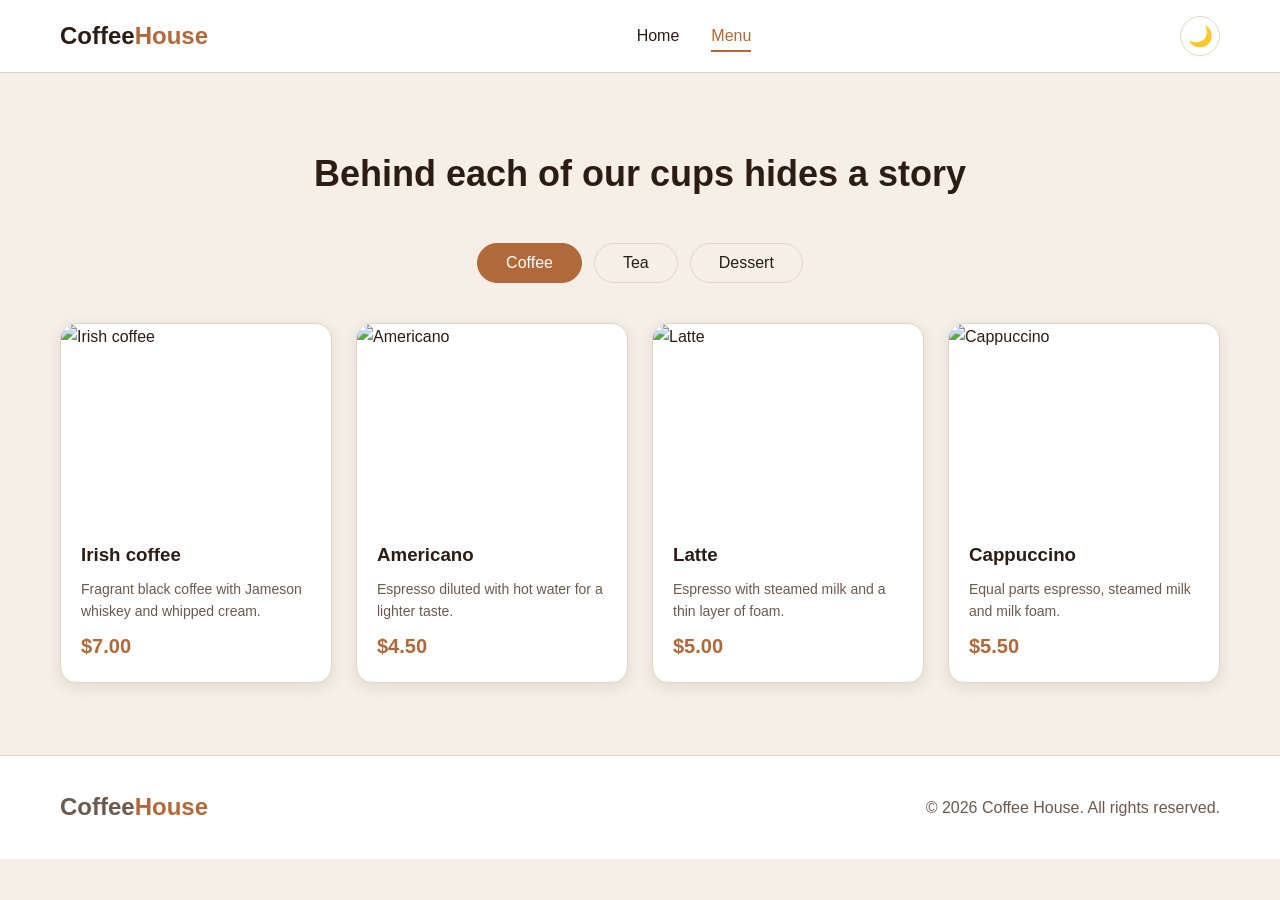
==== menu.html @ 5447c2a6 "feat: add menu page with categories and product cards" ====
<!DOCTYPE html>
<html lang="en" data-theme="light">
<head>
  <meta charset="UTF-8">
  <meta name="viewport" content="width=device-width, initial-scale=1.0">
  <title>Menu | Coffee House</title>
  <link rel="stylesheet" href="css/style.css">
</head>
<body>
  <header class="header">
    <div class="container header__inner">
      <a href="index.html" class="logo">Coffee<span>House</span></a>

      <nav class="nav" id="nav" aria-label="Main navigation">
        <ul class="nav__list">
          <li><a href="index.html" class="nav__link">Home</a></li>
          <li><a href="menu.html" class="nav__link nav__link--active">Menu</a></li>
        </ul>
      </nav>

      <div class="header__actions">
        <button class="theme-toggle" id="theme-toggle" type="button" aria-label="Toggle light/dark theme">🌙</button>
        <button class="burger" id="burger" type="button" aria-label="Open menu" aria-expanded="false">
          <span></span><span></span><span></span>
        </button>
      </div>
    </div>
  </header>

  <main>
    <section class="section catalog">
      <div class="container">
        <h1 class="section__title">Behind each of our cups hides a story</h1>

        <div class="tabs" role="tablist" aria-label="Menu categories">
          <button class="tab tab--active" type="button" role="tab" aria-selected="true">Coffee</button>
          <button class="tab" type="button" role="tab" aria-selected="false">Tea</button>
          <button class="tab" type="button" role="tab" aria-selected="false">Dessert</button>
        </div>

        <div class="catalog__grid" id="catalog">
          <article class="product">
            <img src="https://images.unsplash.com/photo-1495474472287-4d71bcdd2085?w=600&q=80" alt="Irish coffee">
            <div class="product__body">
              <h3>Irish coffee</h3>
              <p>Fragrant black coffee with Jameson whiskey and whipped cream.</p>
              <span class="product__price">$7.00</span>
            </div>
          </article>

          <article class="product">
            <img src="https://images.unsplash.com/photo-1447933601403-0c6688de566e?w=600&q=80" alt="Americano">
            <div class="product__body">
              <h3>Americano</h3>
              <p>Espresso diluted with hot water for a lighter taste.</p>
              <span class="product__price">$4.50</span>
            </div>
          </article>

          <article class="product">
            <img src="https://images.unsplash.com/photo-1509042239860-f550ce710b93?w=600&q=80" alt="Latte">
            <div class="product__body">
              <h3>Latte</h3>
              <p>Espresso with steamed milk and a thin layer of foam.</p>
              <span class="product__price">$5.00</span>
            </div>
          </article>

          <article class="product">
            <img src="https://images.unsplash.com/photo-1442512595331-e89e73853f31?w=600&q=80" alt="Cappuccino">
            <div class="product__body">
              <h3>Cappuccino</h3>
              <p>Equal parts espresso, steamed milk and milk foam.</p>
              <span class="product__price">$5.50</span>
            </div>
          </article>
        </div>
      </div>
    </section>
  </main>

  <footer class="footer">
    <div class="container footer__inner">
      <a href="index.html" class="logo">Coffee<span>House</span></a>
      <p>© 2026 Coffee House. All rights reserved.</p>
    </div>
  </footer>

  <script src="js/theme.js"></script>
</body>
</html>
---- css/style.css ----
/* ===== Themes ===== */
:root {
  --bg: #f6efe7;
  --bg-alt: #ffffff;
  --text: #2b1d14;
  --text-muted: #6b5a4d;
  --accent: #b0693a;
  --accent-hover: #8f5227;
  --border: #e2d5c6;
  --shadow: 0 4px 16px rgba(43, 29, 20, 0.1);
}

[data-theme="dark"] {
  --bg: #1a1310;
  --bg-alt: #261c17;
  --text: #f3e8dc;
  --text-muted: #b9a696;
  --accent: #d4894f;
  --accent-hover: #e69f68;
  --border: #3b2d25;
  --shadow: 0 4px 16px rgba(0, 0, 0, 0.5);
}

/* ===== Base ===== */
*,
*::before,
*::after {
  box-sizing: border-box;
  margin: 0;
  padding: 0;
}

html {
  scroll-behavior: smooth;
}

body {
  font-family: "Segoe UI", Roboto, Arial, sans-serif;
  background: var(--bg);
  color: var(--text);
  line-height: 1.6;
  transition: background 0.3s, color 0.3s;
}

img {
  display: block;
  max-width: 100%;
}

ul {
  list-style: none;
}

a {
  color: inherit;
  text-decoration: none;
}

.container {
  width: 100%;
  max-width: 1200px;
  margin: 0 auto;
  padding: 0 20px;
}

/* ===== Header ===== */
.header {
  position: sticky;
  top: 0;
  z-index: 10;
  background: var(--bg-alt);
  border-bottom: 1px solid var(--border);
}

.header__inner {
  display: flex;
  align-items: center;
  justify-content: space-between;
  gap: 20px;
  height: 72px;
}

.logo {
  font-size: 24px;
  font-weight: 700;
}

.logo span {
  color: var(--accent);
}

.nav__list {
  display: flex;
  gap: 32px;
}

.nav__link {
  padding: 6px 0;
  border-bottom: 2px solid transparent;
  transition: color 0.2s, border-color 0.2s;
}

.nav__link:hover,
.nav__link--active {
  color: var(--accent);
  border-color: var(--accent);
}

.header__actions {
  display: flex;
  align-items: center;
  gap: 12px;
}

.theme-toggle {
  width: 40px;
  height: 40px;
  font-size: 20px;
  background: transparent;
  border: 1px solid var(--border);
  border-radius: 50%;
  cursor: pointer;
  transition: background 0.2s;
}

.theme-toggle:hover {
  background: var(--bg);
}

/* burger is styled in part 2 */
.burger {
  display: none;
}

/* ===== Buttons ===== */
.btn {
  display: inline-block;
  padding: 14px 32px;
  background: var(--accent);
  color: #fff;
  font-weight: 600;
  border: none;
  border-radius: 8px;
  cursor: pointer;
  transition: background 0.2s;
}

.btn:hover {
  background: var(--accent-hover);
}

/* ===== Hero ===== */
.hero {
  padding: 80px 0;
}

.hero__inner {
  display: grid;
  grid-template-columns: 1fr 1fr;
  align-items: center;
  gap: 48px;
}

.hero h1 {
  font-size: 48px;
  line-height: 1.15;
  margin-bottom: 20px;
}

.hero h1 span {
  color: var(--accent);
}

.hero p {
  color: var(--text-muted);
  font-size: 18px;
  margin-bottom: 32px;
}

.hero__img {
  width: 100%;
  height: 420px;
  object-fit: cover;
  border-radius: 16px;
  box-shadow: var(--shadow);
}

/* ===== Sections ===== */
.section {
  padding: 72px 0;
}

.section:nth-of-type(even) {
  background: var(--bg-alt);
}

.section__title {
  font-size: 36px;
  text-align: center;
  margin-bottom: 40px;
}

/* About */
.about__grid {
  display: grid;
  grid-template-columns: 1fr 1fr;
  align-items: center;
  gap: 40px;
}

.about__grid img {
  width: 100%;
  height: 320px;
  object-fit: cover;
  border-radius: 16px;
}

.about__grid p {
  color: var(--text-muted);
  margin-bottom: 16px;
}

/* Cards */
.cards {
  display: grid;
  grid-template-columns: repeat(3, 1fr);
  gap: 24px;
}

.card {
  background: var(--bg-alt);
  border: 1px solid var(--border);
  border-radius: 16px;
  overflow: hidden;
  box-shadow: var(--shadow);
}

.card img {
  width: 100%;
  height: 220px;
  object-fit: cover;
}

.card h3 {
  padding: 16px 20px 4px;
}

.card p {
  padding: 0 20px 20px;
  color: var(--text-muted);
}

/* Why */
.why__list {
  display: grid;
  grid-template-columns: repeat(3, 1fr);
  gap: 24px;
}

.why__item {
  padding: 28px;
  background: var(--bg);
  border: 1px solid var(--border);
  border-radius: 16px;
  text-align: center;
}

.why__item h3 {
  color: var(--accent);
  margin-bottom: 8px;
}

.why__item p {
  color: var(--text-muted);
}

/* Visit */
.visit__info {
  text-align: center;
  font-style: normal;
  font-size: 18px;
}

.visit__info a {
  color: var(--accent);
}

/* ===== Footer ===== */
.footer {
  padding: 32px 0;
  background: var(--bg-alt);
  border-top: 1px solid var(--border);
}

.footer__inner {
  display: flex;
  align-items: center;
  justify-content: space-between;
  gap: 16px;
  color: var(--text-muted);
}

/* ===== Tablet ===== */
@media (max-width: 1024px) {
  .hero h1 {
    font-size: 38px;
  }

  .cards,
  .why__list {
    grid-template-columns: repeat(2, 1fr);
  }
}

/* ===== Mobile ===== */
@media (max-width: 768px) {
  .hero {
    padding: 48px 0;
  }

  .hero__inner,
  .about__grid {
    grid-template-columns: 1fr;
  }

  .hero__img {
    height: 280px;
  }

  .hero h1 {
    font-size: 32px;
  }

  .section {
    padding: 48px 0;
  }

  .section__title {
    font-size: 28px;
  }

  .cards,
  .why__list {
    grid-template-columns: 1fr;
  }

  .nav__list {
    gap: 16px;
  }

  .footer__inner {
    flex-direction: column;
    text-align: center;
  }
}

@media (max-width: 420px) {
  .logo {
    font-size: 20px;
  }

  .header__inner {
    gap: 8px;
  }
}

/* ===== Catalog ===== */
.catalog .section__title {
  max-width: 700px;
  margin-left: auto;
  margin-right: auto;
}

.tabs {
  display: flex;
  justify-content: center;
  flex-wrap: wrap;
  gap: 12px;
  margin-bottom: 40px;
}

.tab {
  padding: 10px 28px;
  background: transparent;
  color: var(--text);
  font-size: 16px;
  border: 1px solid var(--border);
  border-radius: 999px;
  cursor: pointer;
  transition: background 0.2s, color 0.2s, border-color 0.2s;
}

.tab:hover {
  border-color: var(--accent);
}

.tab--active {
  background: var(--accent);
  border-color: var(--accent);
  color: #fff;
}

.catalog__grid {
  display: grid;
  grid-template-columns: repeat(4, 1fr);
  gap: 24px;
}

.product {
  display: flex;
  flex-direction: column;
  background: var(--bg-alt);
  border: 1px solid var(--border);
  border-radius: 16px;
  overflow: hidden;
  box-shadow: var(--shadow);
  cursor: pointer;
  transition: transform 0.2s;
}

.product:hover {
  transform: translateY(-4px);
}

.product img {
  width: 100%;
  height: 200px;
  object-fit: cover;
}

.product__body {
  display: flex;
  flex-direction: column;
  flex: 1;
  gap: 8px;
  padding: 16px 20px 20px;
}

.product__body p {
  flex: 1;
  color: var(--text-muted);
  font-size: 14px;
}

.product__price {
  font-size: 20px;
  font-weight: 700;
  color: var(--accent);
}

@media (max-width: 1024px) {
  .catalog__grid {
    grid-template-columns: repeat(2, 1fr);
  }
}

@media (max-width: 600px) {
  .catalog__grid {
    grid-template-columns: 1fr;
  }
}
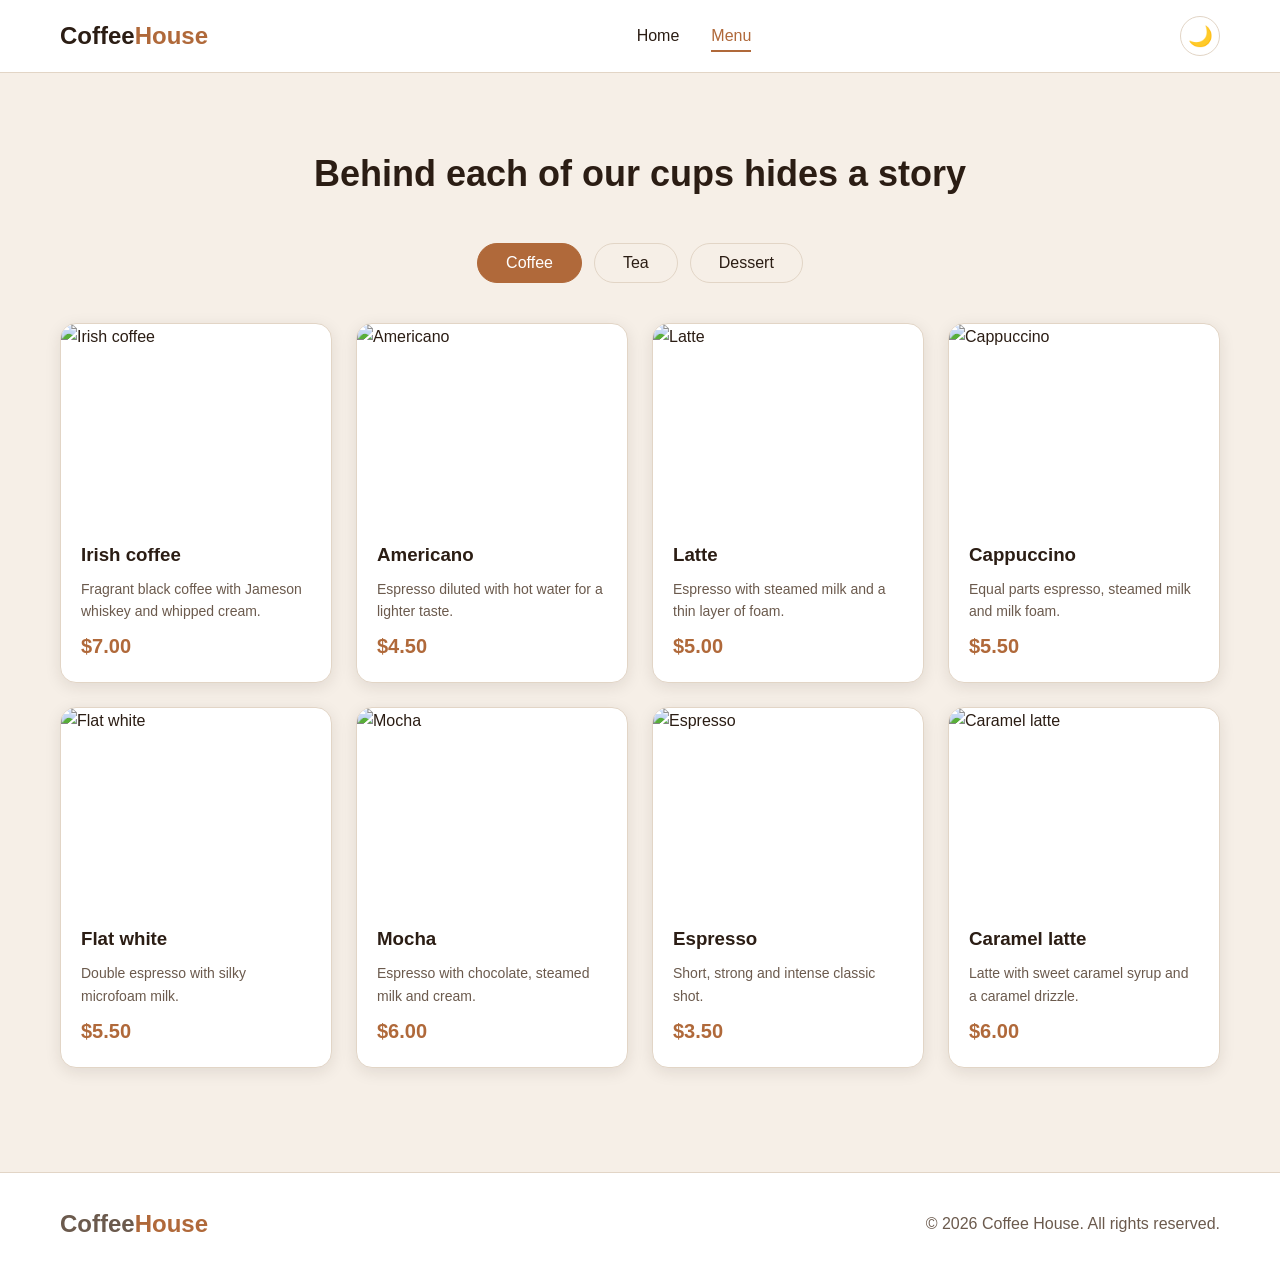
==== commit c70cfa43: "feat: add category tabs and load more button to menu" ====
--- a/menu.html
+++ b/menu.html
@@ -33,47 +33,15 @@
         <h1 class="section__title">Behind each of our cups hides a story</h1>
 
         <div class="tabs" role="tablist" aria-label="Menu categories">
-          <button class="tab tab--active" type="button" role="tab" aria-selected="true">Coffee</button>
-          <button class="tab" type="button" role="tab" aria-selected="false">Tea</button>
-          <button class="tab" type="button" role="tab" aria-selected="false">Dessert</button>
+          <button class="tab tab--active" type="button" role="tab" aria-selected="true" data-category="coffee">Coffee</button>
+          <button class="tab" type="button" role="tab" aria-selected="false" data-category="tea">Tea</button>
+          <button class="tab" type="button" role="tab" aria-selected="false" data-category="dessert">Dessert</button>
         </div>
 
-        <div class="catalog__grid" id="catalog">
-          <article class="product">
-            <img src="https://images.unsplash.com/photo-1495474472287-4d71bcdd2085?w=600&q=80" alt="Irish coffee">
-            <div class="product__body">
-              <h3>Irish coffee</h3>
-              <p>Fragrant black coffee with Jameson whiskey and whipped cream.</p>
-              <span class="product__price">$7.00</span>
-            </div>
-          </article>
+        <div class="catalog__grid" id="catalog"></div>
 
-          <article class="product">
-            <img src="https://images.unsplash.com/photo-1447933601403-0c6688de566e?w=600&q=80" alt="Americano">
-            <div class="product__body">
-              <h3>Americano</h3>
-              <p>Espresso diluted with hot water for a lighter taste.</p>
-              <span class="product__price">$4.50</span>
-            </div>
-          </article>
-
-          <article class="product">
-            <img src="https://images.unsplash.com/photo-1509042239860-f550ce710b93?w=600&q=80" alt="Latte">
-            <div class="product__body">
-              <h3>Latte</h3>
-              <p>Espresso with steamed milk and a thin layer of foam.</p>
-              <span class="product__price">$5.00</span>
-            </div>
-          </article>
-
-          <article class="product">
-            <img src="https://images.unsplash.com/photo-1442512595331-e89e73853f31?w=600&q=80" alt="Cappuccino">
-            <div class="product__body">
-              <h3>Cappuccino</h3>
-              <p>Equal parts espresso, steamed milk and milk foam.</p>
-              <span class="product__price">$5.50</span>
-            </div>
-          </article>
+        <div class="catalog__more">
+          <button class="btn" id="load-more" type="button" hidden>Load more</button>
         </div>
       </div>
     </section>
@@ -87,5 +55,8 @@
   </footer>
 
   <script src="js/theme.js"></script>
+  <script src="js/burger.js"></script>
+  <script src="js/products.js"></script>
+  <script src="js/catalog.js"></script>
 </body>
 </html>
--- a/css/style.css
+++ b/css/style.css
@@ -458,4 +458,189 @@
   .catalog__grid {
     grid-template-columns: 1fr;
   }
+}
+
+/* ===== Burger menu ===== */
+.no-scroll {
+  overflow: hidden;
+}
+
+@media (max-width: 768px) {
+  .burger {
+    position: relative;
+    z-index: 30;
+    display: flex;
+    flex-direction: column;
+    justify-content: center;
+    gap: 5px;
+    width: 40px;
+    height: 40px;
+    padding: 0 9px;
+    background: transparent;
+    border: 1px solid var(--border);
+    border-radius: 8px;
+    cursor: pointer;
+  }
+
+  .burger span {
+    display: block;
+    height: 2px;
+    background: var(--text);
+    border-radius: 2px;
+    transition: transform 0.3s, opacity 0.3s;
+  }
+
+  .burger--open span:nth-child(1) {
+    transform: translateY(7px) rotate(45deg);
+  }
+
+  .burger--open span:nth-child(2) {
+    opacity: 0;
+  }
+
+  .burger--open span:nth-child(3) {
+    transform: translateY(-7px) rotate(-45deg);
+  }
+
+  .nav {
+    position: fixed;
+    top: 72px;
+    right: 0;
+    bottom: 0;
+    z-index: 20;
+    width: 100%;
+    max-width: 320px;
+    padding: 32px 24px;
+    background: var(--bg-alt);
+    border-left: 1px solid var(--border);
+    transform: translateX(100%);
+    transition: transform 0.3s;
+  }
+
+  .nav--open {
+    transform: translateX(0);
+  }
+
+  .nav__list {
+    flex-direction: column;
+    gap: 24px;
+    font-size: 20px;
+  }
+}
+
+/* ===== Slider ===== */
+.slider {
+  position: relative;
+  display: flex;
+  align-items: center;
+  gap: 16px;
+}
+
+.slider__viewport {
+  flex: 1;
+  overflow: hidden;
+  border-radius: 16px;
+}
+
+.slider__track {
+  display: flex;
+  transition: transform 0.4s ease;
+}
+
+.slide {
+  flex: 0 0 100%;
+  display: grid;
+  grid-template-columns: 1fr 1fr;
+  align-items: center;
+  gap: 32px;
+  padding: 24px;
+  background: var(--bg-alt);
+  border: 1px solid var(--border);
+  border-radius: 16px;
+}
+
+.slide img {
+  width: 100%;
+  height: 320px;
+  object-fit: cover;
+  border-radius: 12px;
+}
+
+.slide__text h3 {
+  font-size: 28px;
+  margin-bottom: 12px;
+  color: var(--accent);
+}
+
+.slide__text p {
+  color: var(--text-muted);
+  font-size: 18px;
+}
+
+.slider__arrow {
+  flex-shrink: 0;
+  width: 44px;
+  height: 44px;
+  font-size: 28px;
+  line-height: 1;
+  color: var(--text);
+  background: var(--bg-alt);
+  border: 1px solid var(--border);
+  border-radius: 50%;
+  cursor: pointer;
+  transition: background 0.2s, color 0.2s;
+}
+
+.slider__arrow:hover {
+  background: var(--accent);
+  color: #fff;
+}
+
+.slider__dots {
+  display: flex;
+  justify-content: center;
+  gap: 10px;
+  margin-top: 24px;
+}
+
+.slider__dot {
+  width: 12px;
+  height: 12px;
+  background: var(--border);
+  border: none;
+  border-radius: 50%;
+  cursor: pointer;
+  transition: background 0.2s, transform 0.2s;
+}
+
+.slider__dot--active {
+  background: var(--accent);
+  transform: scale(1.3);
+}
+
+@media (max-width: 768px) {
+  .slide {
+    grid-template-columns: 1fr;
+    gap: 16px;
+    padding: 16px;
+  }
+
+  .slide img {
+    height: 220px;
+  }
+
+  .slider__arrow {
+    display: none; /* on mobile: swipe + dots */
+  }
+}
+
+/* ===== Load more ===== */
+[hidden] {
+  display: none !important;
+}
+
+.catalog__more {
+  display: flex;
+  justify-content: center;
+  margin-top: 32px;
 }
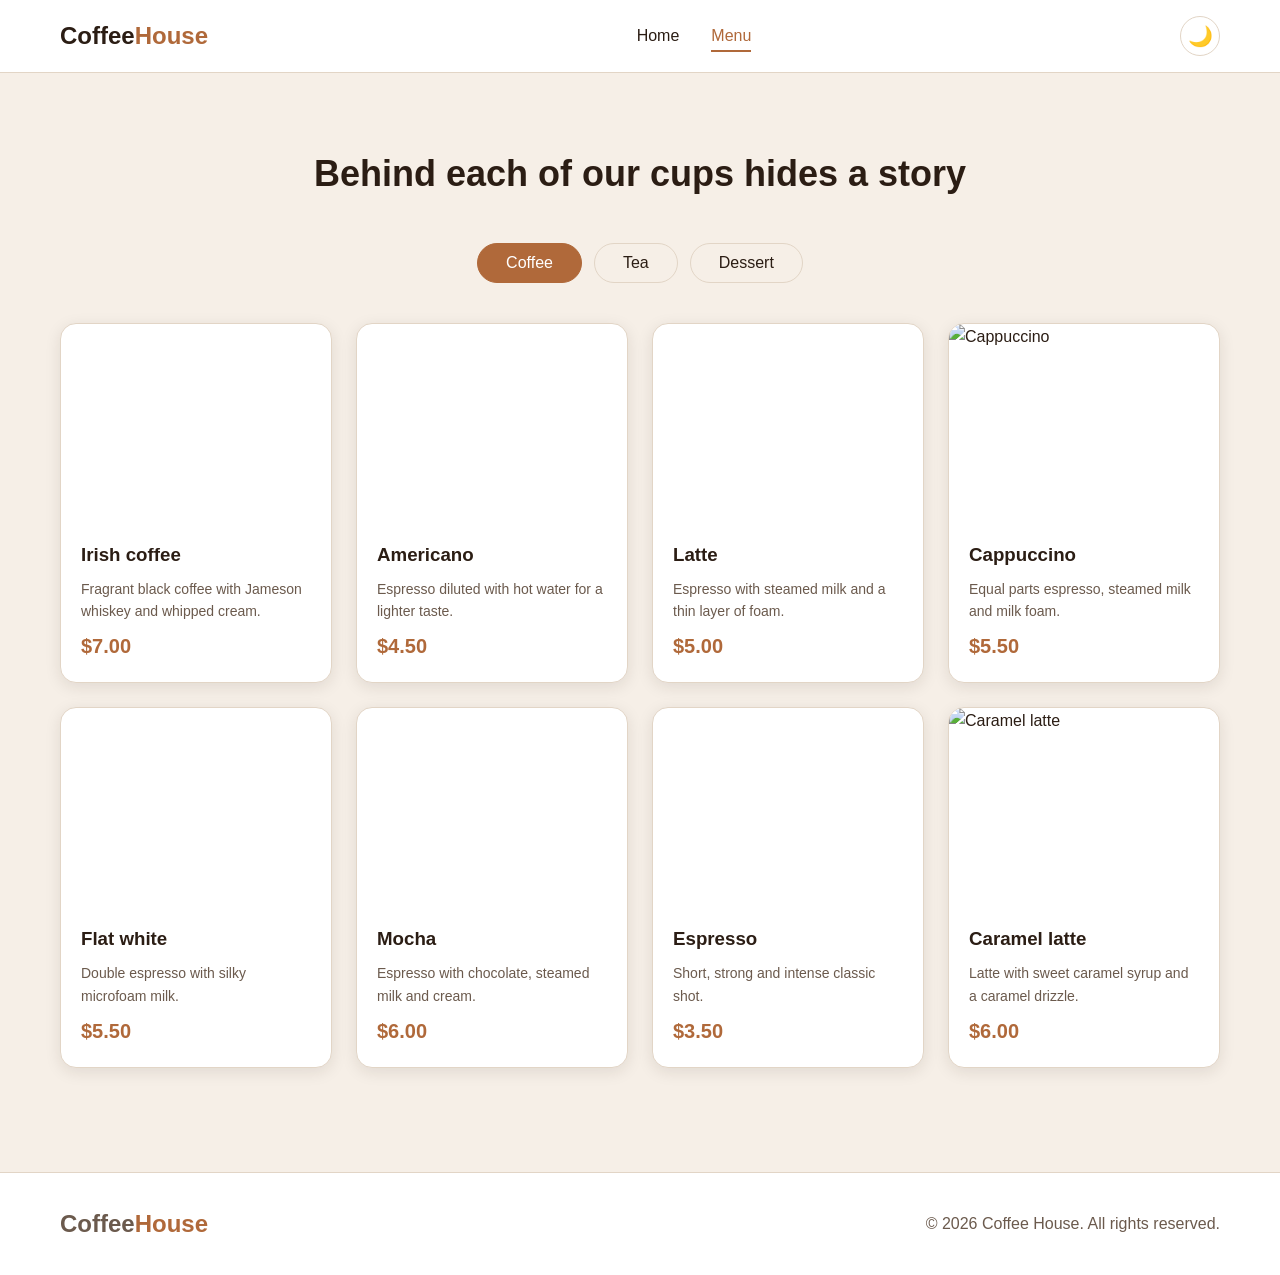
==== commit 263dd390: "feat: add product modal with size and additives" ====
--- a/menu.html
+++ b/menu.html
@@ -54,9 +54,38 @@
     </div>
   </footer>
 
+  <div class="modal" id="modal" hidden>
+    <div class="modal__overlay" data-close></div>
+    <div class="modal__dialog" role="dialog" aria-modal="true" aria-labelledby="modal-title">
+      <button class="modal__close" type="button" data-close aria-label="Close">✕</button>
+      <img class="modal__img" id="modal-img" src="" alt="">
+      <div class="modal__content">
+        <h2 id="modal-title"></h2>
+        <p class="modal__desc" id="modal-desc"></p>
+
+        <fieldset class="modal__group">
+          <legend>Size</legend>
+          <div class="modal__options" id="modal-sizes"></div>
+        </fieldset>
+
+        <fieldset class="modal__group">
+          <legend>Additives</legend>
+          <div class="modal__options" id="modal-additives"></div>
+        </fieldset>
+
+        <div class="modal__total">
+          <span>Total:</span>
+          <strong id="modal-total"></strong>
+        </div>
+        <p class="modal__breakdown" id="modal-breakdown"></p>
+      </div>
+    </div>
+  </div>
+
   <script src="js/theme.js"></script>
   <script src="js/burger.js"></script>
   <script src="js/products.js"></script>
   <script src="js/catalog.js"></script>
+  <script src="js/modal.js"></script>
 </body>
 </html>
--- a/css/style.css
+++ b/css/style.css
@@ -643,4 +643,164 @@
   display: flex;
   justify-content: center;
   margin-top: 32px;
+}
+
+/* ===== Modal ===== */
+.modal {
+  position: fixed;
+  inset: 0;
+  z-index: 100;
+  display: flex;
+  align-items: center;
+  justify-content: center;
+  padding: 20px;
+}
+
+.modal__overlay {
+  position: absolute;
+  inset: 0;
+  background: rgba(0, 0, 0, 0.6);
+}
+
+.modal__dialog {
+  position: relative;
+  display: grid;
+  grid-template-columns: 1fr 1.2fr;
+  width: 100%;
+  max-width: 820px;
+  max-height: 90vh;
+  overflow: auto;
+  background: var(--bg-alt);
+  border: 1px solid var(--border);
+  border-radius: 16px;
+  box-shadow: var(--shadow);
+}
+
+.modal__close {
+  position: absolute;
+  top: 12px;
+  right: 12px;
+  z-index: 1;
+  width: 36px;
+  height: 36px;
+  font-size: 16px;
+  color: var(--text);
+  background: var(--bg-alt);
+  border: 1px solid var(--border);
+  border-radius: 50%;
+  cursor: pointer;
+}
+
+.modal__close:hover {
+  background: var(--accent);
+  color: #fff;
+}
+
+.modal__img {
+  width: 100%;
+  height: 100%;
+  min-height: 280px;
+  object-fit: cover;
+}
+
+.modal__content {
+  padding: 28px;
+}
+
+.modal__content h2 {
+  margin-bottom: 8px;
+}
+
+.modal__desc {
+  margin-bottom: 20px;
+  color: var(--text-muted);
+}
+
+.modal__group {
+  margin-bottom: 16px;
+  border: none;
+}
+
+.modal__group legend {
+  margin-bottom: 8px;
+  font-weight: 600;
+}
+
+.modal__options {
+  display: flex;
+  flex-wrap: wrap;
+  gap: 8px;
+}
+
+.option {
+  display: flex;
+  align-items: center;
+  gap: 6px;
+  padding: 8px 14px;
+  border: 1px solid var(--border);
+  border-radius: 999px;
+  cursor: pointer;
+  transition: border-color 0.2s, background 0.2s;
+}
+
+.option:hover {
+  border-color: var(--accent);
+}
+
+.option:has(input:checked) {
+  background: var(--accent);
+  border-color: var(--accent);
+  color: #fff;
+}
+
+.option input {
+  position: absolute;
+  opacity: 0;
+  pointer-events: none;
+}
+
+.option:has(input:focus-visible) {
+  outline: 2px solid var(--accent);
+  outline-offset: 2px;
+}
+
+.option__note {
+  font-size: 13px;
+  opacity: 0.8;
+}
+
+.modal__total {
+  display: flex;
+  justify-content: space-between;
+  align-items: center;
+  margin-top: 20px;
+  padding-top: 16px;
+  border-top: 1px solid var(--border);
+  font-size: 20px;
+}
+
+.modal__total strong {
+  color: var(--accent);
+  font-size: 28px;
+}
+
+.modal__breakdown {
+  margin-top: 4px;
+  font-size: 13px;
+  color: var(--text-muted);
+}
+
+@media (max-width: 768px) {
+  .modal__dialog {
+    grid-template-columns: 1fr;
+  }
+
+  .modal__img {
+    height: 200px;
+    min-height: 0;
+  }
+
+  .modal__content {
+    padding: 20px;
+  }
 }
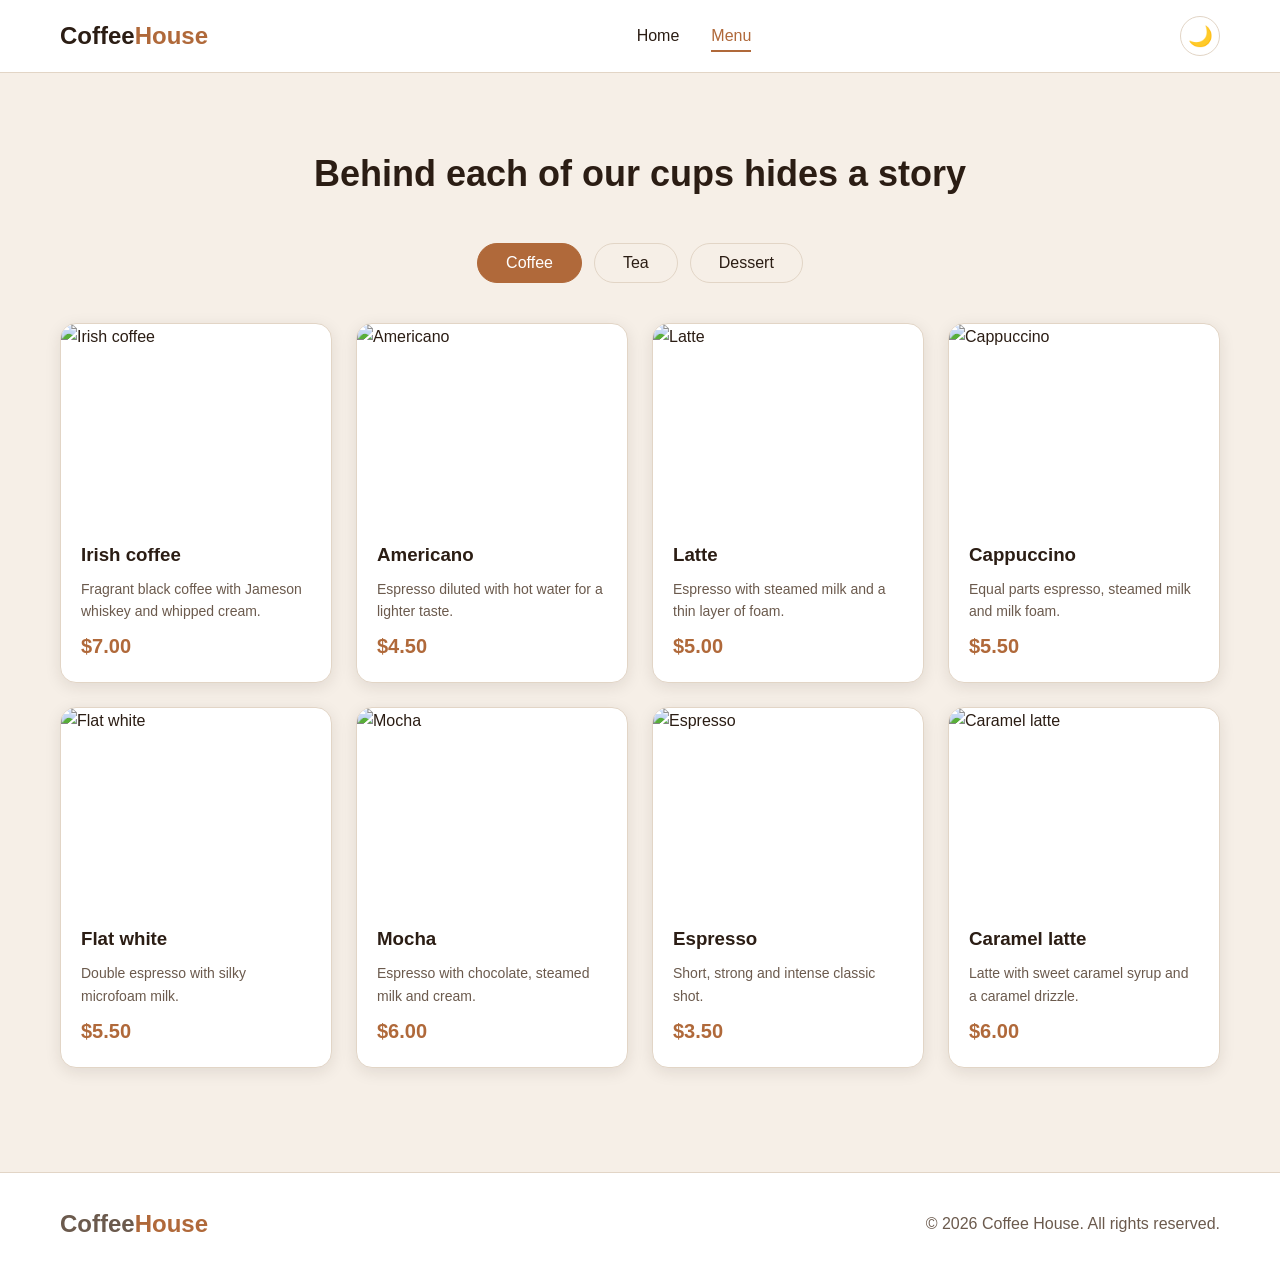
==== commit 37b972ab: "fix: resolve html validation errors" ====
--- a/menu.html
+++ b/menu.html
@@ -32,10 +32,10 @@
       <div class="container">
         <h1 class="section__title">Behind each of our cups hides a story</h1>
 
-        <div class="tabs" role="tablist" aria-label="Menu categories">
-          <button class="tab tab--active" type="button" role="tab" aria-selected="true" data-category="coffee">Coffee</button>
-          <button class="tab" type="button" role="tab" aria-selected="false" data-category="tea">Tea</button>
-          <button class="tab" type="button" role="tab" aria-selected="false" data-category="dessert">Dessert</button>
+        <div class="tabs" role="group" aria-label="Menu categories">
+          <button class="tab tab--active" type="button" aria-pressed="true" data-category="coffee">Coffee</button>
+          <button class="tab" type="button" aria-pressed="false" data-category="tea">Tea</button>
+          <button class="tab" type="button" aria-pressed="false" data-category="dessert">Dessert</button>
         </div>
 
         <div class="catalog__grid" id="catalog"></div>
@@ -58,9 +58,9 @@
     <div class="modal__overlay" data-close></div>
     <div class="modal__dialog" role="dialog" aria-modal="true" aria-labelledby="modal-title">
       <button class="modal__close" type="button" data-close aria-label="Close">✕</button>
-      <img class="modal__img" id="modal-img" src="" alt="">
+      <img class="modal__img" id="modal-img" src="[data-uri]" alt="">
       <div class="modal__content">
-        <h2 id="modal-title"></h2>
+        <h2 id="modal-title">Product name</h2>
         <p class="modal__desc" id="modal-desc"></p>
 
         <fieldset class="modal__group">
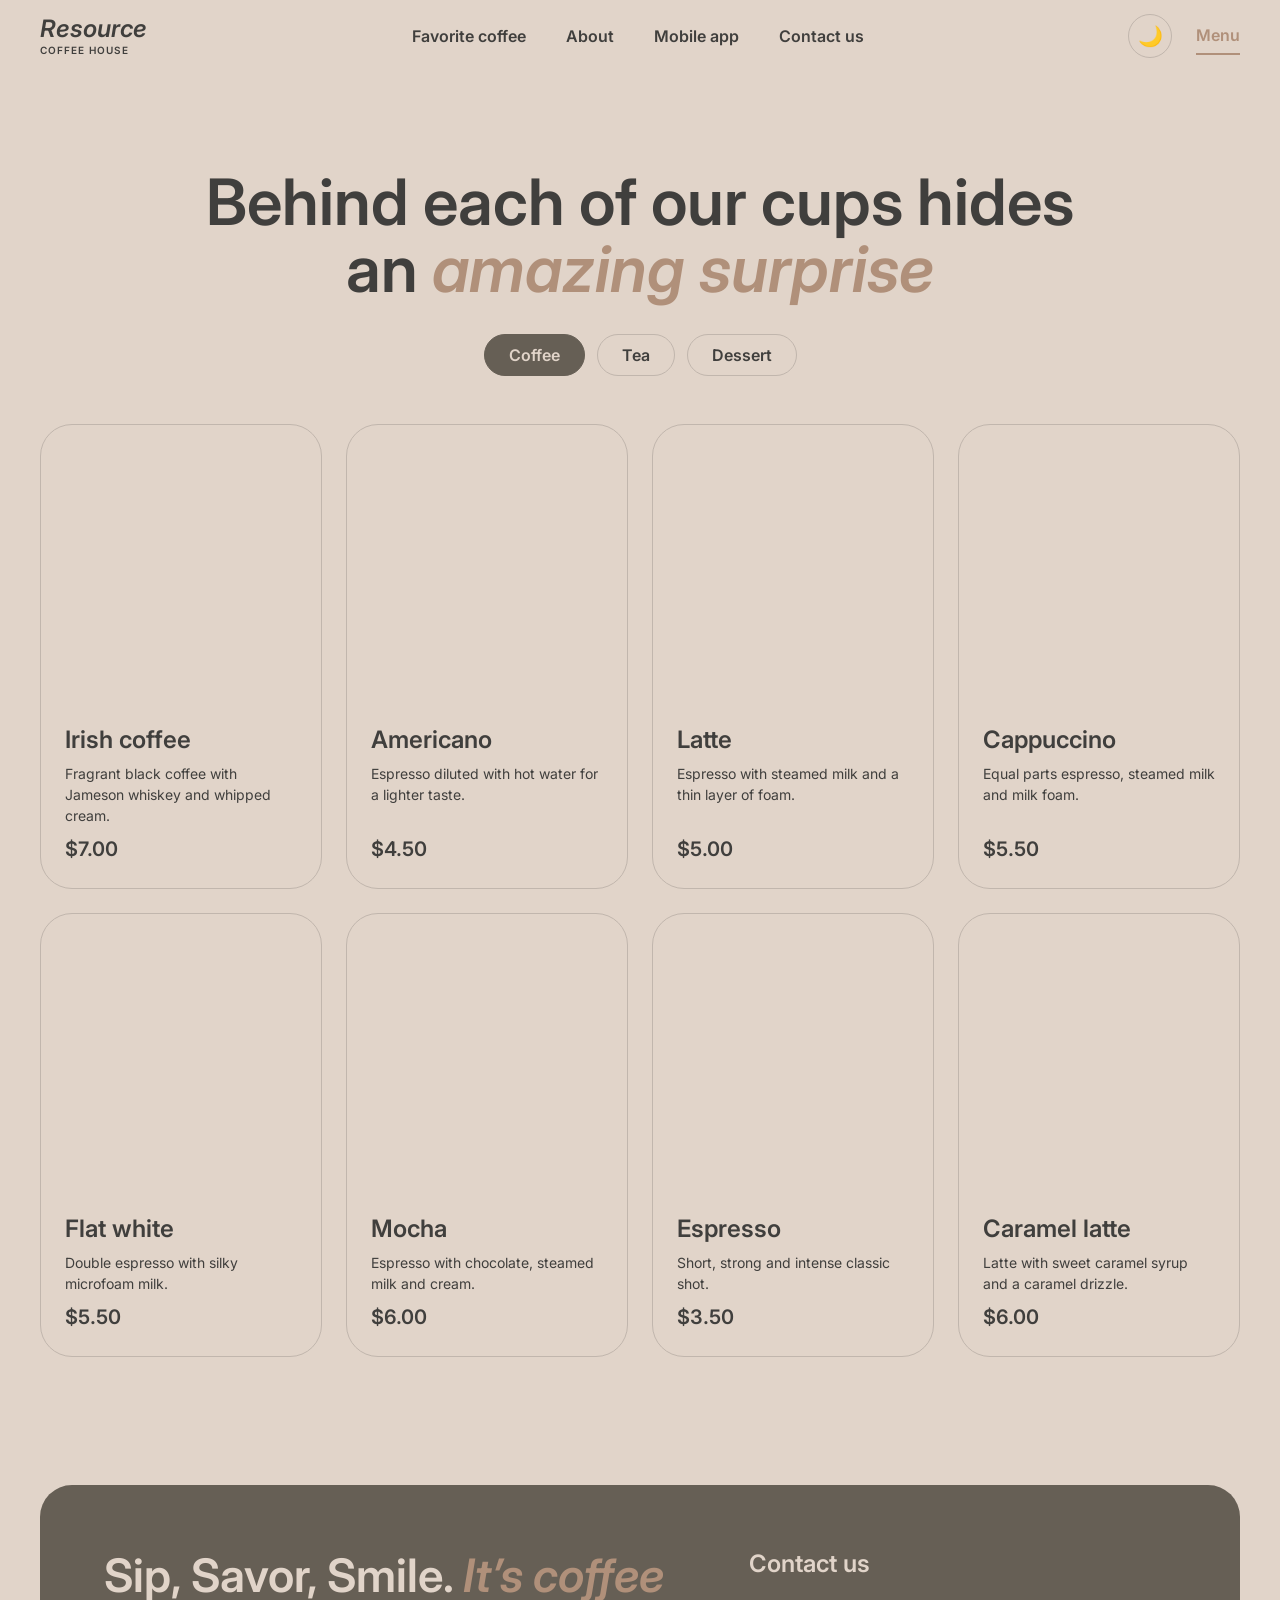
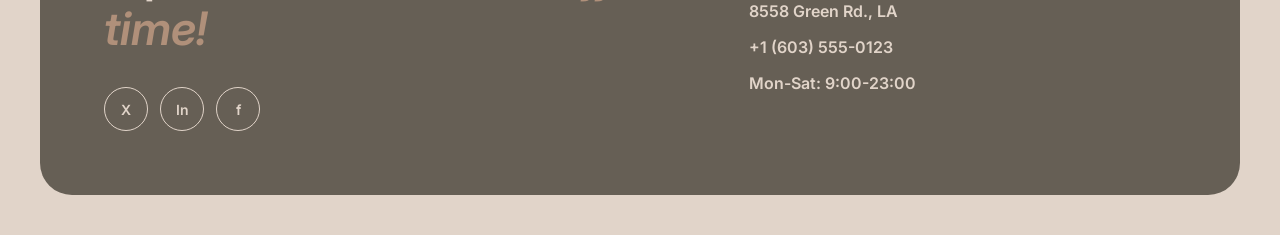
==== commit ddfe89f6: "style: restyle pages according to Figma design" ====
--- a/menu.html
+++ b/menu.html
@@ -4,22 +4,29 @@
   <meta charset="UTF-8">
   <meta name="viewport" content="width=device-width, initial-scale=1.0">
   <title>Menu | Coffee House</title>
+  <link rel="preconnect" href="https://fonts.googleapis.com">
+  <link rel="preconnect" href="https://fonts.gstatic.com" crossorigin>
+  <link href="https://fonts.googleapis.com/css2?family=Inter:ital,wght@0,400;0,600;1,600&display=swap" rel="stylesheet">
   <link rel="stylesheet" href="css/style.css">
 </head>
 <body>
   <header class="header">
     <div class="container header__inner">
-      <a href="index.html" class="logo">Coffee<span>House</span></a>
+      <a href="index.html" class="logo">Resource<small>Coffee house</small></a>
 
       <nav class="nav" id="nav" aria-label="Main navigation">
         <ul class="nav__list">
-          <li><a href="index.html" class="nav__link">Home</a></li>
-          <li><a href="menu.html" class="nav__link nav__link--active">Menu</a></li>
+          <li><a href="index.html#favorite" class="nav__link">Favorite coffee</a></li>
+          <li><a href="index.html#about" class="nav__link">About</a></li>
+          <li><a href="index.html#app" class="nav__link">Mobile app</a></li>
+          <li><a href="#contact" class="nav__link">Contact us</a></li>
+          <li class="nav__mobile-only"><a href="menu.html" class="nav__link nav__link--active">Menu</a></li>
         </ul>
       </nav>
 
       <div class="header__actions">
         <button class="theme-toggle" id="theme-toggle" type="button" aria-label="Toggle light/dark theme">🌙</button>
+        <a href="menu.html" class="header__menu header__menu--active">Menu</a>
         <button class="burger" id="burger" type="button" aria-label="Open menu" aria-expanded="false">
           <span></span><span></span><span></span>
         </button>
@@ -30,7 +37,7 @@
   <main>
     <section class="section catalog">
       <div class="container">
-        <h1 class="section__title">Behind each of our cups hides a story</h1>
+        <h1 class="section__title">Behind each of our cups hides an <em>amazing surprise</em></h1>
 
         <div class="tabs" role="group" aria-label="Menu categories">
           <button class="tab tab--active" type="button" aria-pressed="true" data-category="coffee">Coffee</button>
@@ -47,10 +54,26 @@
     </section>
   </main>
 
-  <footer class="footer">
-    <div class="container footer__inner">
-      <a href="index.html" class="logo">Coffee<span>House</span></a>
-      <p>© 2026 Coffee House. All rights reserved.</p>
+  <footer class="footer" id="contact">
+    <div class="container">
+      <div class="footer__box">
+        <div>
+          <p class="footer__title">Sip, Savor, Smile. <em>It’s coffee time!</em></p>
+          <div class="footer__social">
+            <a href="#" aria-label="Twitter">X</a>
+            <a href="#" aria-label="Instagram">In</a>
+            <a href="#" aria-label="Facebook">f</a>
+          </div>
+        </div>
+        <div>
+          <h3>Contact us</h3>
+          <address class="footer__contact">
+            <p>8558 Green Rd., LA</p>
+            <p><a href="tel:+16035550123">+1 (603) 555-0123</a></p>
+            <p>Mon-Sat: 9:00-23:00</p>
+          </address>
+        </div>
+      </div>
     </div>
   </footer>
 
--- a/css/style.css
+++ b/css/style.css
@@ -1,24 +1,21 @@
-/* ===== Themes ===== */
+/* ===== Tokens (from Figma: Colors, Colors [Dark], Typography) ===== */
 :root {
-  --bg: #f6efe7;
-  --bg-alt: #ffffff;
-  --text: #2b1d14;
-  --text-muted: #6b5a4d;
-  --accent: #b0693a;
-  --accent-hover: #8f5227;
-  --border: #e2d5c6;
-  --shadow: 0 4px 16px rgba(43, 29, 20, 0.1);
+  --bg-page: #E1D4C9;
+  --bg-container: #665F55;
+  --text-primary: #403F3D;
+  --text-inverse: #E1D4C9;
+  --text-accent: #B0907A;
+  --border-primary: #C1B6AD;
+  --radius: 32px;
 }
 
 [data-theme="dark"] {
-  --bg: #1a1310;
-  --bg-alt: #261c17;
-  --text: #f3e8dc;
-  --text-muted: #b9a696;
-  --accent: #d4894f;
-  --accent-hover: #e69f68;
-  --border: #3b2d25;
-  --shadow: 0 4px 16px rgba(0, 0, 0, 0.5);
+  --bg-page: #292826;
+  --bg-container: #403F3D;
+  --text-primary: #E1D4C9;
+  --text-inverse: #E1D4C9;
+  --text-accent: #B0907A;
+  --border-primary: #665F55;
 }
 
 /* ===== Base ===== */
@@ -32,13 +29,15 @@
 
 html {
   scroll-behavior: smooth;
+  scroll-padding-top: 80px;
 }
 
 body {
-  font-family: "Segoe UI", Roboto, Arial, sans-serif;
-  background: var(--bg);
-  color: var(--text);
-  line-height: 1.6;
+  font-family: "Inter", "Segoe UI", Arial, sans-serif;
+  font-size: 16px;
+  line-height: 1.5;
+  background: var(--bg-page);
+  color: var(--text-primary);
   transition: background 0.3s, color 0.3s;
 }
 
@@ -56,20 +55,59 @@
   text-decoration: none;
 }
 
+[hidden] {
+  display: none !important;
+}
+
+.no-scroll {
+  overflow: hidden;
+}
+
+:focus-visible {
+  outline: 2px solid var(--text-accent);
+  outline-offset: 3px;
+}
+
 .container {
   width: 100%;
-  max-width: 1200px;
+  max-width: 1440px;
   margin: 0 auto;
-  padding: 0 20px;
+  padding: 0 40px;
+}
+
+h1,
+h2 {
+  font-weight: 600;
+}
+
+h1 {
+  font-size: clamp(36px, 5vw, 72px);
+  line-height: 1.05;
+}
+
+h2 {
+  font-size: clamp(30px, 4.2vw, 60px);
+  line-height: 1.25;
+}
+
+h3 {
+  font-size: 24px;
+  font-weight: 600;
+  line-height: 1.25;
+}
+
+em {
+  font-style: italic;
+  color: var(--text-accent);
 }
 
 /* ===== Header ===== */
 .header {
   position: sticky;
   top: 0;
-  z-index: 10;
-  background: var(--bg-alt);
-  border-bottom: 1px solid var(--border);
+  z-index: 30;
+  background: var(--bg-page);
+  transition: background 0.3s;
 }
 
 .header__inner {
@@ -81,53 +119,80 @@
 }
 
 .logo {
+  display: flex;
+  flex-direction: column;
+  line-height: 1;
   font-size: 24px;
-  font-weight: 700;
-}
-
-.logo span {
-  color: var(--accent);
+  font-weight: 600;
+  font-style: italic;
+}
+
+.logo small {
+  margin-top: 4px;
+  font-size: 10px;
+  font-style: normal;
+  font-weight: 600;
+  letter-spacing: 1px;
+  text-transform: uppercase;
 }
 
 .nav__list {
   display: flex;
-  gap: 32px;
+  gap: 40px;
 }
 
 .nav__link {
   padding: 6px 0;
+  font-weight: 600;
   border-bottom: 2px solid transparent;
   transition: color 0.2s, border-color 0.2s;
 }
 
 .nav__link:hover,
 .nav__link--active {
-  color: var(--accent);
-  border-color: var(--accent);
+  color: var(--text-accent);
+  border-color: var(--text-accent);
+}
+
+.nav__mobile-only {
+  display: none;
 }
 
 .header__actions {
   display: flex;
   align-items: center;
-  gap: 12px;
+  gap: 24px;
 }
 
 .theme-toggle {
-  width: 40px;
-  height: 40px;
+  width: 44px;
+  height: 44px;
   font-size: 20px;
+  color: var(--text-primary);
   background: transparent;
-  border: 1px solid var(--border);
+  border: 1px solid var(--border-primary);
   border-radius: 50%;
   cursor: pointer;
-  transition: background 0.2s;
+  transition: border-color 0.2s;
 }
 
 .theme-toggle:hover {
-  background: var(--bg);
-}
-
-/* burger is styled in part 2 */
+  border-color: var(--text-accent);
+}
+
+.header__menu {
+  font-weight: 600;
+  padding: 6px 0;
+  border-bottom: 2px solid var(--text-primary);
+  transition: color 0.2s, border-color 0.2s;
+}
+
+.header__menu:hover,
+.header__menu--active {
+  color: var(--text-accent);
+  border-color: var(--text-accent);
+}
+
 .burger {
   display: none;
 }
@@ -135,240 +200,315 @@
 /* ===== Buttons ===== */
 .btn {
   display: inline-block;
-  padding: 14px 32px;
-  background: var(--accent);
-  color: #fff;
+  padding: 14px 48px;
+  background: #E1D4C9;
+  color: #403F3D;
+  font-family: inherit;
+  font-size: 16px;
   font-weight: 600;
   border: none;
-  border-radius: 8px;
+  border-radius: 999px;
+  cursor: pointer;
+  transition: background 0.2s, transform 0.2s;
+}
+
+.btn:hover {
+  background: var(--text-accent);
+  transform: translateY(-2px);
+}
+
+.catalog__more .btn {
+  background: var(--bg-container);
+  color: var(--text-inverse);
+}
+
+.catalog__more .btn:hover {
+  background: var(--text-accent);
+  color: #403F3D;
+}
+
+/* ===== Hero ===== */
+.hero {
+  padding: 8px 0 0;
+}
+
+.hero__box {
+  position: relative;
+  display: flex;
+  align-items: center;
+  min-height: 560px;
+  padding: 64px;
+  overflow: hidden;
+  border-radius: var(--radius);
+  color: #E1D4C9;
+}
+
+.hero__bg {
+  position: absolute;
+  inset: 0;
+}
+
+.hero__bg img {
+  width: 100%;
+  height: 100%;
+  object-fit: cover;
+}
+
+.hero__bg::after {
+  content: "";
+  position: absolute;
+  inset: 0;
+  background: linear-gradient(90deg, rgba(0, 0, 0, 0.8) 0%, rgba(0, 0, 0, 0.2) 100%);
+}
+
+.hero__text {
+  position: relative;
+  max-width: 560px;
+}
+
+.hero__text h1 {
+  margin-bottom: 24px;
+}
+
+.hero__text p {
+  margin-bottom: 32px;
+  font-size: 14px;
+}
+
+/* ===== Sections ===== */
+.section {
+  padding: 96px 0 0;
+}
+
+.section__title {
+  margin-bottom: 48px;
+  text-align: center;
+}
+
+/* ===== Slider ===== */
+.slider {
+  display: flex;
+  align-items: center;
+  gap: 16px;
+}
+
+.slider__viewport {
+  flex: 1;
+  overflow: hidden;
+}
+
+.slider__track {
+  display: flex;
+  transition: transform 0.4s ease;
+}
+
+.slide {
+  flex: 0 0 100%;
+  display: flex;
+  flex-direction: column;
+  align-items: center;
+  text-align: center;
+}
+
+.slide img {
+  width: 100%;
+  max-width: 480px;
+  height: 380px;
+  margin-bottom: 24px;
+  object-fit: cover;
+  border-radius: var(--radius);
+}
+
+.slide p {
+  max-width: 420px;
+  margin: 8px 0 12px;
+  font-size: 14px;
+}
+
+.slide__price {
+  font-size: 20px;
+  font-weight: 600;
+}
+
+.slider__arrow {
+  flex-shrink: 0;
+  width: 48px;
+  height: 48px;
+  font-size: 20px;
+  color: var(--text-primary);
+  background: transparent;
+  border: 1px solid var(--border-primary);
+  border-radius: 50%;
+  cursor: pointer;
+  transition: background 0.2s, color 0.2s, border-color 0.2s;
+}
+
+.slider__arrow:hover {
+  background: var(--bg-container);
+  color: var(--text-inverse);
+  border-color: var(--bg-container);
+}
+
+.slider__dots {
+  display: flex;
+  justify-content: center;
+  gap: 8px;
+  margin-top: 32px;
+}
+
+.slider__dot {
+  width: 40px;
+  height: 4px;
+  background: var(--border-primary);
+  border: none;
+  border-radius: 4px;
   cursor: pointer;
   transition: background 0.2s;
 }
 
-.btn:hover {
-  background: var(--accent-hover);
-}
-
-/* ===== Hero ===== */
-.hero {
-  padding: 80px 0;
-}
-
-.hero__inner {
+.slider__dot--active {
+  background: var(--text-primary);
+}
+
+/* ===== About ===== */
+.about__lead {
+  margin-bottom: 56px;
+  font-size: clamp(26px, 3.4vw, 48px);
+  line-height: 1.25;
+}
+
+.gallery {
+  display: grid;
+  grid-template-columns: 1fr 1fr;
+  gap: 24px;
+}
+
+.gallery__col {
+  display: flex;
+  flex-direction: column;
+  gap: 24px;
+}
+
+.gallery__img {
+  width: 100%;
+  height: 300px;
+  object-fit: cover;
+  border-radius: var(--radius);
+}
+
+.gallery__img--tall {
+  height: 460px;
+}
+
+/* ===== App ===== */
+.app__inner {
   display: grid;
   grid-template-columns: 1fr 1fr;
   align-items: center;
   gap: 48px;
 }
 
-.hero h1 {
-  font-size: 48px;
-  line-height: 1.15;
-  margin-bottom: 20px;
-}
-
-.hero h1 span {
-  color: var(--accent);
-}
-
-.hero p {
-  color: var(--text-muted);
-  font-size: 18px;
+.app__text h2 {
+  margin-bottom: 24px;
+}
+
+.app__text p {
+  max-width: 460px;
   margin-bottom: 32px;
-}
-
-.hero__img {
+  font-size: 14px;
+}
+
+.app__stores {
+  display: flex;
+  flex-wrap: wrap;
+  gap: 16px;
+}
+
+.store {
+  padding: 12px 28px;
+  font-weight: 600;
+  border: 1px solid var(--text-primary);
+  border-radius: 999px;
+  transition: background 0.2s, color 0.2s;
+}
+
+.store:hover {
+  background: var(--text-primary);
+  color: var(--bg-page);
+}
+
+.app__img {
   width: 100%;
-  height: 420px;
+  height: 460px;
   object-fit: cover;
-  border-radius: 16px;
-  box-shadow: var(--shadow);
-}
-
-/* ===== Sections ===== */
-.section {
-  padding: 72px 0;
-}
-
-.section:nth-of-type(even) {
-  background: var(--bg-alt);
-}
-
-.section__title {
-  font-size: 36px;
-  text-align: center;
-  margin-bottom: 40px;
-}
-
-/* About */
-.about__grid {
-  display: grid;
-  grid-template-columns: 1fr 1fr;
-  align-items: center;
-  gap: 40px;
-}
-
-.about__grid img {
-  width: 100%;
-  height: 320px;
-  object-fit: cover;
-  border-radius: 16px;
-}
-
-.about__grid p {
-  color: var(--text-muted);
-  margin-bottom: 16px;
-}
-
-/* Cards */
-.cards {
-  display: grid;
-  grid-template-columns: repeat(3, 1fr);
-  gap: 24px;
-}
-
-.card {
-  background: var(--bg-alt);
-  border: 1px solid var(--border);
-  border-radius: 16px;
-  overflow: hidden;
-  box-shadow: var(--shadow);
-}
-
-.card img {
-  width: 100%;
-  height: 220px;
-  object-fit: cover;
-}
-
-.card h3 {
-  padding: 16px 20px 4px;
-}
-
-.card p {
-  padding: 0 20px 20px;
-  color: var(--text-muted);
-}
-
-/* Why */
-.why__list {
-  display: grid;
-  grid-template-columns: repeat(3, 1fr);
-  gap: 24px;
-}
-
-.why__item {
-  padding: 28px;
-  background: var(--bg);
-  border: 1px solid var(--border);
-  border-radius: 16px;
-  text-align: center;
-}
-
-.why__item h3 {
-  color: var(--accent);
-  margin-bottom: 8px;
-}
-
-.why__item p {
-  color: var(--text-muted);
-}
-
-/* Visit */
-.visit__info {
-  text-align: center;
-  font-style: normal;
-  font-size: 18px;
-}
-
-.visit__info a {
-  color: var(--accent);
+  border-radius: var(--radius);
 }
 
 /* ===== Footer ===== */
 .footer {
-  padding: 32px 0;
-  background: var(--bg-alt);
-  border-top: 1px solid var(--border);
-}
-
-.footer__inner {
-  display: flex;
-  align-items: center;
-  justify-content: space-between;
-  gap: 16px;
-  color: var(--text-muted);
-}
-
-/* ===== Tablet ===== */
-@media (max-width: 1024px) {
-  .hero h1 {
-    font-size: 38px;
-  }
-
-  .cards,
-  .why__list {
-    grid-template-columns: repeat(2, 1fr);
-  }
-}
-
-/* ===== Mobile ===== */
-@media (max-width: 768px) {
-  .hero {
-    padding: 48px 0;
-  }
-
-  .hero__inner,
-  .about__grid {
-    grid-template-columns: 1fr;
-  }
-
-  .hero__img {
-    height: 280px;
-  }
-
-  .hero h1 {
-    font-size: 32px;
-  }
-
-  .section {
-    padding: 48px 0;
-  }
-
-  .section__title {
-    font-size: 28px;
-  }
-
-  .cards,
-  .why__list {
-    grid-template-columns: 1fr;
-  }
-
-  .nav__list {
-    gap: 16px;
-  }
-
-  .footer__inner {
-    flex-direction: column;
-    text-align: center;
-  }
-}
-
-@media (max-width: 420px) {
-  .logo {
-    font-size: 20px;
-  }
-
-  .header__inner {
-    gap: 8px;
-  }
+  padding: 96px 0 40px;
+}
+
+.footer__box {
+  display: grid;
+  grid-template-columns: 1.4fr 1fr;
+  gap: 48px;
+  padding: 64px;
+  background: var(--bg-container);
+  color: var(--text-inverse);
+  border-radius: var(--radius);
+}
+
+.footer__title {
+  margin-bottom: 32px;
+  font-size: clamp(30px, 3.6vw, 48px);
+  font-weight: 600;
+  line-height: 1.15;
+}
+
+.footer__social {
+  display: flex;
+  gap: 12px;
+}
+
+.footer__social a {
+  display: grid;
+  place-items: center;
+  width: 44px;
+  height: 44px;
+  font-size: 14px;
+  font-weight: 600;
+  border: 1px solid var(--text-inverse);
+  border-radius: 50%;
+  transition: background 0.2s, color 0.2s;
+}
+
+.footer__social a:hover {
+  background: var(--text-inverse);
+  color: var(--bg-container);
+}
+
+.footer__box h3 {
+  margin-bottom: 20px;
+}
+
+.footer__contact {
+  display: grid;
+  gap: 12px;
+  font-style: normal;
+  font-weight: 600;
+}
+
+.footer__contact a:hover {
+  color: var(--text-accent);
 }
 
 /* ===== Catalog ===== */
 .catalog .section__title {
-  max-width: 700px;
+  max-width: 900px;
   margin-left: auto;
   margin-right: auto;
+  margin-bottom: 32px;
 }
 
 .tabs {
@@ -376,28 +516,30 @@
   justify-content: center;
   flex-wrap: wrap;
   gap: 12px;
-  margin-bottom: 40px;
+  margin-bottom: 48px;
 }
 
 .tab {
-  padding: 10px 28px;
+  padding: 10px 24px;
+  color: var(--text-primary);
+  font-family: inherit;
+  font-size: 16px;
+  font-weight: 600;
   background: transparent;
-  color: var(--text);
-  font-size: 16px;
-  border: 1px solid var(--border);
+  border: 1px solid var(--border-primary);
   border-radius: 999px;
   cursor: pointer;
   transition: background 0.2s, color 0.2s, border-color 0.2s;
 }
 
 .tab:hover {
-  border-color: var(--accent);
+  border-color: var(--text-accent);
 }
 
 .tab--active {
-  background: var(--accent);
-  border-color: var(--accent);
-  color: #fff;
+  background: var(--bg-container);
+  border-color: var(--bg-container);
+  color: var(--text-inverse);
 }
 
 .catalog__grid {
@@ -409,23 +551,23 @@
 .product {
   display: flex;
   flex-direction: column;
-  background: var(--bg-alt);
-  border: 1px solid var(--border);
-  border-radius: 16px;
   overflow: hidden;
-  box-shadow: var(--shadow);
+  border: 1px solid var(--border-primary);
+  border-radius: var(--radius);
   cursor: pointer;
-  transition: transform 0.2s;
+  transition: transform 0.2s, border-color 0.2s;
 }
 
 .product:hover {
   transform: translateY(-4px);
+  border-color: var(--text-accent);
 }
 
 .product img {
   width: 100%;
-  height: 200px;
+  aspect-ratio: 1 / 1;
   object-fit: cover;
+  border-radius: var(--radius);
 }
 
 .product__body {
@@ -433,210 +575,17 @@
   flex-direction: column;
   flex: 1;
   gap: 8px;
-  padding: 16px 20px 20px;
+  padding: 20px 24px 24px;
 }
 
 .product__body p {
   flex: 1;
-  color: var(--text-muted);
   font-size: 14px;
 }
 
 .product__price {
   font-size: 20px;
-  font-weight: 700;
-  color: var(--accent);
-}
-
-@media (max-width: 1024px) {
-  .catalog__grid {
-    grid-template-columns: repeat(2, 1fr);
-  }
-}
-
-@media (max-width: 600px) {
-  .catalog__grid {
-    grid-template-columns: 1fr;
-  }
-}
-
-/* ===== Burger menu ===== */
-.no-scroll {
-  overflow: hidden;
-}
-
-@media (max-width: 768px) {
-  .burger {
-    position: relative;
-    z-index: 30;
-    display: flex;
-    flex-direction: column;
-    justify-content: center;
-    gap: 5px;
-    width: 40px;
-    height: 40px;
-    padding: 0 9px;
-    background: transparent;
-    border: 1px solid var(--border);
-    border-radius: 8px;
-    cursor: pointer;
-  }
-
-  .burger span {
-    display: block;
-    height: 2px;
-    background: var(--text);
-    border-radius: 2px;
-    transition: transform 0.3s, opacity 0.3s;
-  }
-
-  .burger--open span:nth-child(1) {
-    transform: translateY(7px) rotate(45deg);
-  }
-
-  .burger--open span:nth-child(2) {
-    opacity: 0;
-  }
-
-  .burger--open span:nth-child(3) {
-    transform: translateY(-7px) rotate(-45deg);
-  }
-
-  .nav {
-    position: fixed;
-    top: 72px;
-    right: 0;
-    bottom: 0;
-    z-index: 20;
-    width: 100%;
-    max-width: 320px;
-    padding: 32px 24px;
-    background: var(--bg-alt);
-    border-left: 1px solid var(--border);
-    transform: translateX(100%);
-    transition: transform 0.3s;
-  }
-
-  .nav--open {
-    transform: translateX(0);
-  }
-
-  .nav__list {
-    flex-direction: column;
-    gap: 24px;
-    font-size: 20px;
-  }
-}
-
-/* ===== Slider ===== */
-.slider {
-  position: relative;
-  display: flex;
-  align-items: center;
-  gap: 16px;
-}
-
-.slider__viewport {
-  flex: 1;
-  overflow: hidden;
-  border-radius: 16px;
-}
-
-.slider__track {
-  display: flex;
-  transition: transform 0.4s ease;
-}
-
-.slide {
-  flex: 0 0 100%;
-  display: grid;
-  grid-template-columns: 1fr 1fr;
-  align-items: center;
-  gap: 32px;
-  padding: 24px;
-  background: var(--bg-alt);
-  border: 1px solid var(--border);
-  border-radius: 16px;
-}
-
-.slide img {
-  width: 100%;
-  height: 320px;
-  object-fit: cover;
-  border-radius: 12px;
-}
-
-.slide__text h3 {
-  font-size: 28px;
-  margin-bottom: 12px;
-  color: var(--accent);
-}
-
-.slide__text p {
-  color: var(--text-muted);
-  font-size: 18px;
-}
-
-.slider__arrow {
-  flex-shrink: 0;
-  width: 44px;
-  height: 44px;
-  font-size: 28px;
-  line-height: 1;
-  color: var(--text);
-  background: var(--bg-alt);
-  border: 1px solid var(--border);
-  border-radius: 50%;
-  cursor: pointer;
-  transition: background 0.2s, color 0.2s;
-}
-
-.slider__arrow:hover {
-  background: var(--accent);
-  color: #fff;
-}
-
-.slider__dots {
-  display: flex;
-  justify-content: center;
-  gap: 10px;
-  margin-top: 24px;
-}
-
-.slider__dot {
-  width: 12px;
-  height: 12px;
-  background: var(--border);
-  border: none;
-  border-radius: 50%;
-  cursor: pointer;
-  transition: background 0.2s, transform 0.2s;
-}
-
-.slider__dot--active {
-  background: var(--accent);
-  transform: scale(1.3);
-}
-
-@media (max-width: 768px) {
-  .slide {
-    grid-template-columns: 1fr;
-    gap: 16px;
-    padding: 16px;
-  }
-
-  .slide img {
-    height: 220px;
-  }
-
-  .slider__arrow {
-    display: none; /* on mobile: swipe + dots */
-  }
-}
-
-/* ===== Load more ===== */
-[hidden] {
-  display: none !important;
+  font-weight: 600;
 }
 
 .catalog__more {
@@ -659,7 +608,7 @@
 .modal__overlay {
   position: absolute;
   inset: 0;
-  background: rgba(0, 0, 0, 0.6);
+  background: rgba(41, 40, 38, 0.8);
 }
 
 .modal__dialog {
@@ -670,30 +619,29 @@
   max-width: 820px;
   max-height: 90vh;
   overflow: auto;
-  background: var(--bg-alt);
-  border: 1px solid var(--border);
-  border-radius: 16px;
-  box-shadow: var(--shadow);
+  background: var(--bg-page);
+  border: 1px solid var(--border-primary);
+  border-radius: var(--radius);
 }
 
 .modal__close {
   position: absolute;
-  top: 12px;
-  right: 12px;
+  top: 16px;
+  right: 16px;
   z-index: 1;
   width: 36px;
   height: 36px;
   font-size: 16px;
-  color: var(--text);
-  background: var(--bg-alt);
-  border: 1px solid var(--border);
+  color: var(--text-primary);
+  background: var(--bg-page);
+  border: 1px solid var(--border-primary);
   border-radius: 50%;
   cursor: pointer;
 }
 
 .modal__close:hover {
-  background: var(--accent);
-  color: #fff;
+  background: var(--bg-container);
+  color: var(--text-inverse);
 }
 
 .modal__img {
@@ -704,16 +652,17 @@
 }
 
 .modal__content {
-  padding: 28px;
+  padding: 32px;
 }
 
 .modal__content h2 {
   margin-bottom: 8px;
+  font-size: 32px;
 }
 
 .modal__desc {
   margin-bottom: 20px;
-  color: var(--text-muted);
+  font-size: 14px;
 }
 
 .modal__group {
@@ -736,21 +685,21 @@
   display: flex;
   align-items: center;
   gap: 6px;
-  padding: 8px 14px;
-  border: 1px solid var(--border);
+  padding: 8px 16px;
+  border: 1px solid var(--border-primary);
   border-radius: 999px;
   cursor: pointer;
   transition: border-color 0.2s, background 0.2s;
 }
 
 .option:hover {
-  border-color: var(--accent);
+  border-color: var(--text-accent);
 }
 
 .option:has(input:checked) {
-  background: var(--accent);
-  border-color: var(--accent);
-  color: #fff;
+  background: var(--bg-container);
+  border-color: var(--bg-container);
+  color: var(--text-inverse);
 }
 
 .option input {
@@ -760,7 +709,7 @@
 }
 
 .option:has(input:focus-visible) {
-  outline: 2px solid var(--accent);
+  outline: 2px solid var(--text-accent);
   outline-offset: 2px;
 }
 
@@ -775,22 +724,182 @@
   align-items: center;
   margin-top: 20px;
   padding-top: 16px;
-  border-top: 1px solid var(--border);
+  border-top: 1px solid var(--border-primary);
   font-size: 20px;
 }
 
 .modal__total strong {
-  color: var(--accent);
   font-size: 28px;
 }
 
 .modal__breakdown {
   margin-top: 4px;
   font-size: 13px;
-  color: var(--text-muted);
-}
-
+}
+
+/* ===== Tablet ===== */
+@media (max-width: 1024px) {
+  .container {
+    padding: 0 24px;
+  }
+
+  .nav__list {
+    gap: 24px;
+  }
+
+  .catalog__grid {
+    grid-template-columns: repeat(2, 1fr);
+  }
+
+  .hero__box {
+    padding: 48px;
+    min-height: 480px;
+  }
+
+  .footer__box {
+    padding: 48px;
+  }
+}
+
+/* ===== Mobile + burger ===== */
 @media (max-width: 768px) {
+  .container {
+    padding: 0 16px;
+  }
+
+  .header__inner {
+    height: 64px;
+  }
+
+  .header__menu {
+    display: none;
+  }
+
+  .nav__mobile-only {
+    display: block;
+  }
+
+  .burger {
+    position: relative;
+    z-index: 40;
+    display: flex;
+    flex-direction: column;
+    justify-content: center;
+    gap: 5px;
+    width: 44px;
+    height: 44px;
+    padding: 0 11px;
+    background: transparent;
+    border: 1px solid var(--border-primary);
+    border-radius: 50%;
+    cursor: pointer;
+  }
+
+  .burger span {
+    display: block;
+    height: 2px;
+    background: var(--text-primary);
+    border-radius: 2px;
+    transition: transform 0.3s, opacity 0.3s;
+  }
+
+  .burger--open span:nth-child(1) {
+    transform: translateY(7px) rotate(45deg);
+  }
+
+  .burger--open span:nth-child(2) {
+    opacity: 0;
+  }
+
+  .burger--open span:nth-child(3) {
+    transform: translateY(-7px) rotate(-45deg);
+  }
+
+  .nav {
+    position: fixed;
+    top: 64px;
+    right: 0;
+    bottom: 0;
+    left: 0;
+    z-index: 35;
+    padding: 40px 16px;
+    background: var(--bg-page);
+    transform: translateX(100%);
+    transition: transform 0.3s;
+  }
+
+  .nav--open {
+    transform: translateX(0);
+  }
+
+  .nav__list {
+    flex-direction: column;
+    gap: 24px;
+  }
+
+  .nav__link {
+    font-size: 32px;
+    line-height: 1.25;
+  }
+
+  .hero__box {
+    align-items: flex-end;
+    min-height: 520px;
+    padding: 32px 24px;
+    border-radius: 24px;
+  }
+
+  .hero__bg::after {
+    background: linear-gradient(0deg, rgba(0, 0, 0, 0.85) 0%, rgba(0, 0, 0, 0.2) 100%);
+  }
+
+  .section {
+    padding-top: 64px;
+  }
+
+  .section__title {
+    margin-bottom: 32px;
+  }
+
+  .slide img {
+    height: 300px;
+  }
+
+  .slider__arrow {
+    display: none;
+  }
+
+  .gallery {
+    grid-template-columns: 1fr;
+  }
+
+  .gallery__img,
+  .gallery__img--tall {
+    height: 280px;
+  }
+
+  .app__inner {
+    grid-template-columns: 1fr;
+  }
+
+  .app__img {
+    height: 320px;
+  }
+
+  .footer {
+    padding-top: 64px;
+  }
+
+  .footer__box {
+    grid-template-columns: 1fr;
+    padding: 32px 24px;
+    border-radius: 24px;
+  }
+
+  .catalog__grid {
+    grid-template-columns: 1fr;
+  }
+
   .modal__dialog {
     grid-template-columns: 1fr;
   }
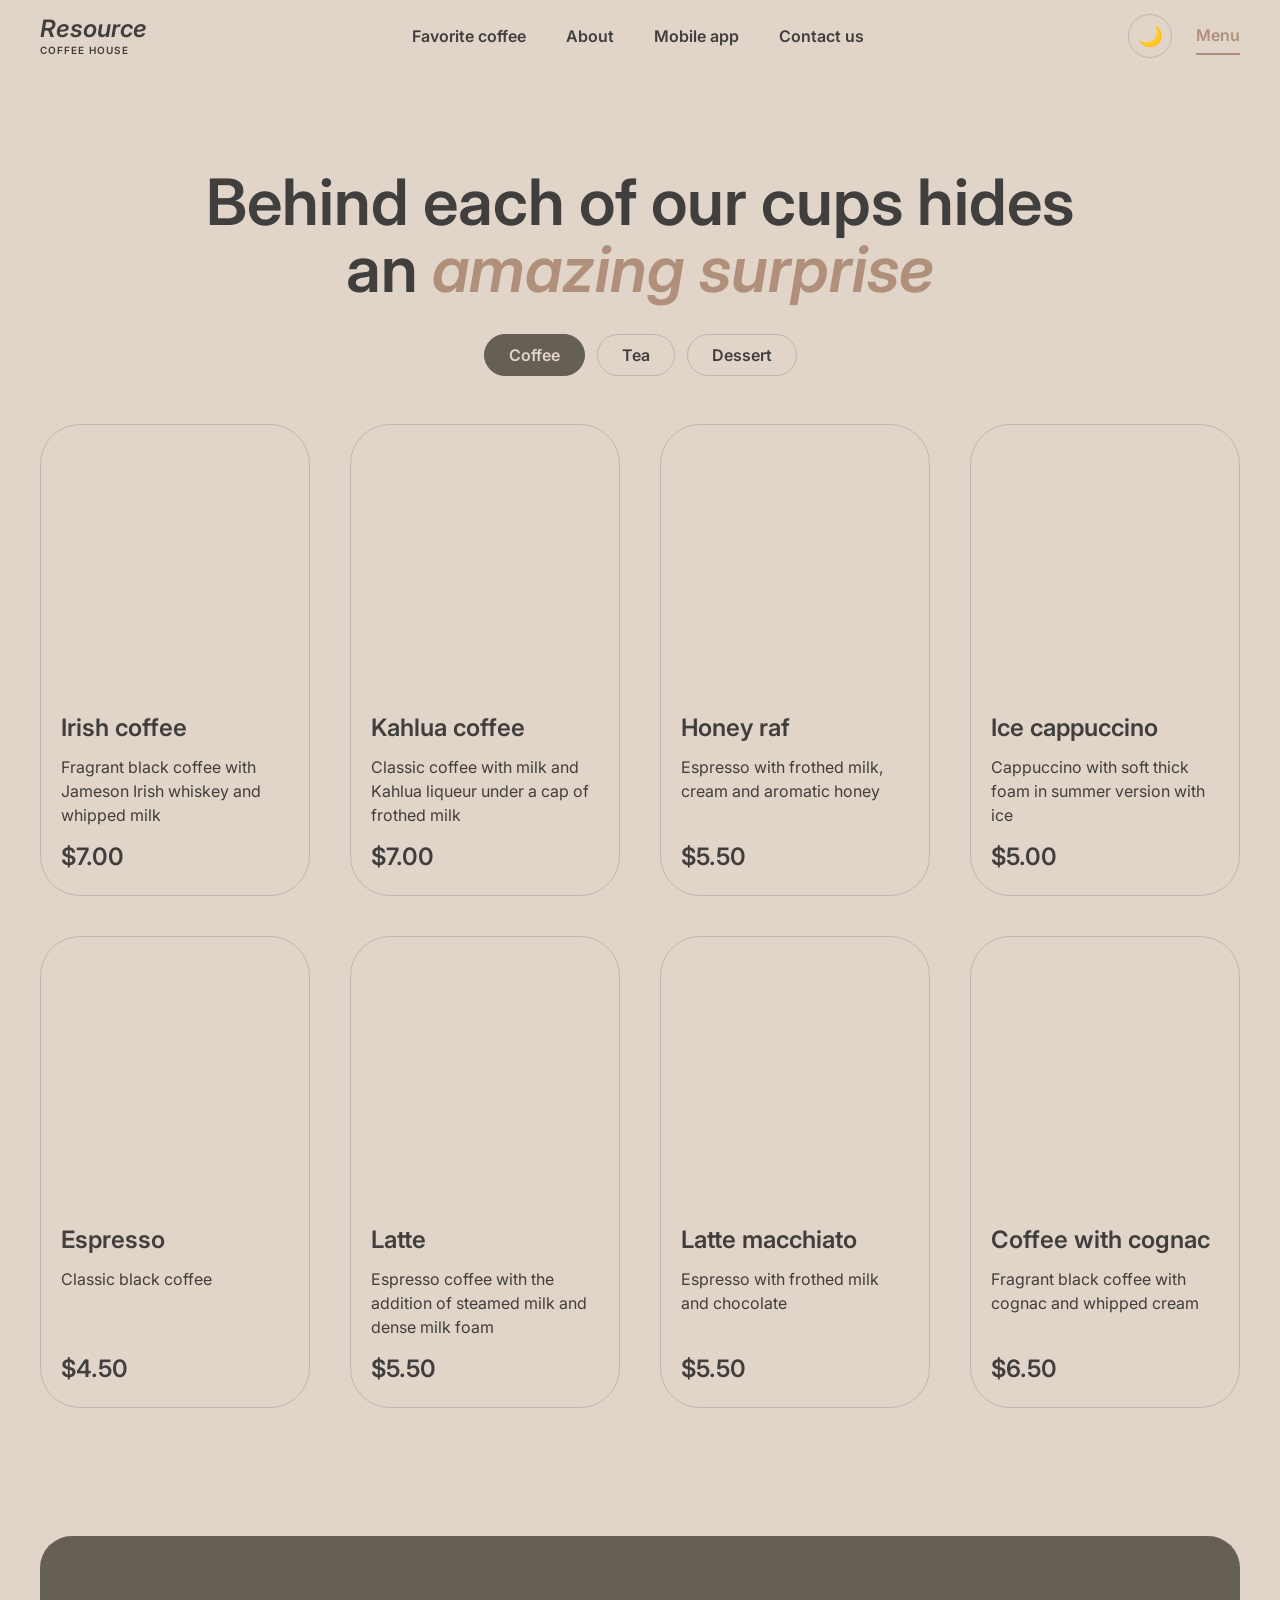
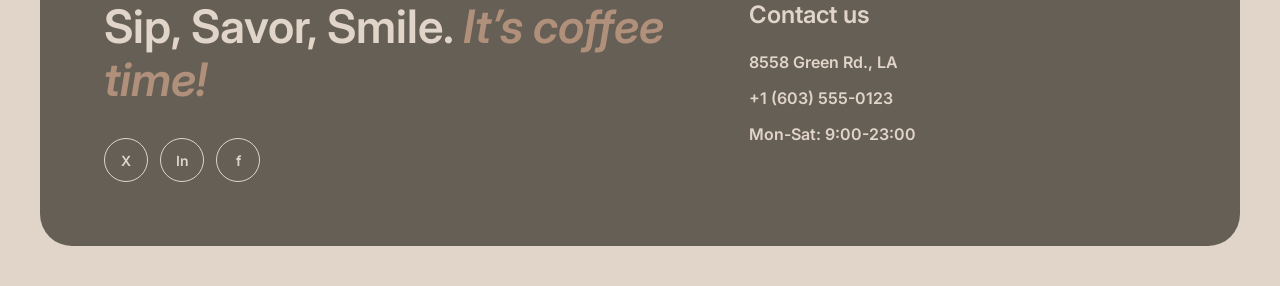
==== commit 5a21f509: "feat: add menu data and images from Figma, restyle modal" ====
--- a/menu.html
+++ b/menu.html
@@ -80,7 +80,6 @@
   <div class="modal" id="modal" hidden>
     <div class="modal__overlay" data-close></div>
     <div class="modal__dialog" role="dialog" aria-modal="true" aria-labelledby="modal-title">
-      <button class="modal__close" type="button" data-close aria-label="Close">✕</button>
       <img class="modal__img" id="modal-img" src="[data-uri]" alt="">
       <div class="modal__content">
         <h2 id="modal-title">Product name</h2>
@@ -101,6 +100,9 @@
           <strong id="modal-total"></strong>
         </div>
         <p class="modal__breakdown" id="modal-breakdown"></p>
+        <p class="modal__note">The cost is not final. Download our mobile app to see the final price and place your order. Earn loyalty points and enjoy your favorite coffee with up to 20% discount.</p>
+
+        <button class="modal__btn" type="button" data-close>Close</button>
       </div>
     </div>
   </div>
--- a/css/style.css
+++ b/css/style.css
@@ -912,4 +912,168 @@
   .modal__content {
     padding: 20px;
   }
+}
+
+/* ===== Sizes from Figma ===== */
+.hero__box {
+  min-height: 644px;
+}
+
+.gallery,
+.gallery__col {
+  gap: 40px;
+}
+
+.gallery__img {
+  height: auto;
+  aspect-ratio: 660 / 430;
+}
+
+.gallery__img--tall {
+  height: auto;
+  aspect-ratio: 660 / 590;
+}
+
+.app__img {
+  height: auto;
+  aspect-ratio: 1 / 1;
+  object-fit: contain;
+  border-radius: 0;
+}
+
+.catalog__grid {
+  gap: 40px;
+}
+
+@media (max-width: 768px) {
+  .hero__box {
+    min-height: 520px;
+  }
+
+  .gallery,
+  .gallery__col,
+  .catalog__grid {
+    gap: 24px;
+  }
+}
+
+/* ===== Figma: cards + modal ===== */
+.product {
+  border-radius: 40px;
+}
+
+.product img {
+  border-radius: 40px;
+}
+
+.product__body {
+  gap: 12px;
+  padding: 20px;
+}
+
+.product__body p {
+  font-size: 16px;
+}
+
+.product__price {
+  font-size: 24px;
+}
+
+.modal__dialog {
+  max-width: 800px;
+  grid-template-columns: 310px 1fr;
+  gap: 24px;
+  padding: 16px;
+  border-radius: 40px;
+}
+
+.modal__img {
+  width: 310px;
+  height: 310px;
+  min-height: 0;
+  border-radius: 32px;
+}
+
+.modal__content {
+  display: flex;
+  flex-direction: column;
+  padding: 0;
+}
+
+.modal__content h2 {
+  font-size: 24px;
+  line-height: 1.25;
+}
+
+.modal__desc {
+  font-size: 16px;
+}
+
+.modal__group legend {
+  font-weight: 400;
+}
+
+.option {
+  gap: 10px;
+  padding: 6px 16px 6px 6px;
+  font-weight: 600;
+}
+
+.option__badge {
+  display: grid;
+  place-items: center;
+  width: 32px;
+  height: 32px;
+  font-size: 14px;
+  background: var(--border-primary);
+  border-radius: 50%;
+}
+
+.option:has(input:checked) .option__badge {
+  background: var(--text-inverse);
+  color: #403F3D;
+}
+
+.modal__total strong {
+  font-size: 24px;
+}
+
+.modal__note {
+  margin: 12px 0 20px;
+  font-size: 10px;
+  font-weight: 600;
+  line-height: 1.4;
+}
+
+.modal__btn {
+  width: 100%;
+  margin-top: auto;
+  padding: 12px;
+  color: var(--text-primary);
+  font-family: inherit;
+  font-size: 16px;
+  font-weight: 600;
+  background: transparent;
+  border: 1px solid var(--text-primary);
+  border-radius: 999px;
+  cursor: pointer;
+  transition: background 0.2s, color 0.2s;
+}
+
+.modal__btn:hover {
+  background: var(--text-primary);
+  color: var(--bg-page);
+}
+
+@media (max-width: 768px) {
+  .modal__dialog {
+    grid-template-columns: 1fr;
+    max-height: 92vh;
+  }
+
+  .modal__img {
+    width: 100%;
+    height: auto;
+    aspect-ratio: 1 / 1;
+  }
 }
